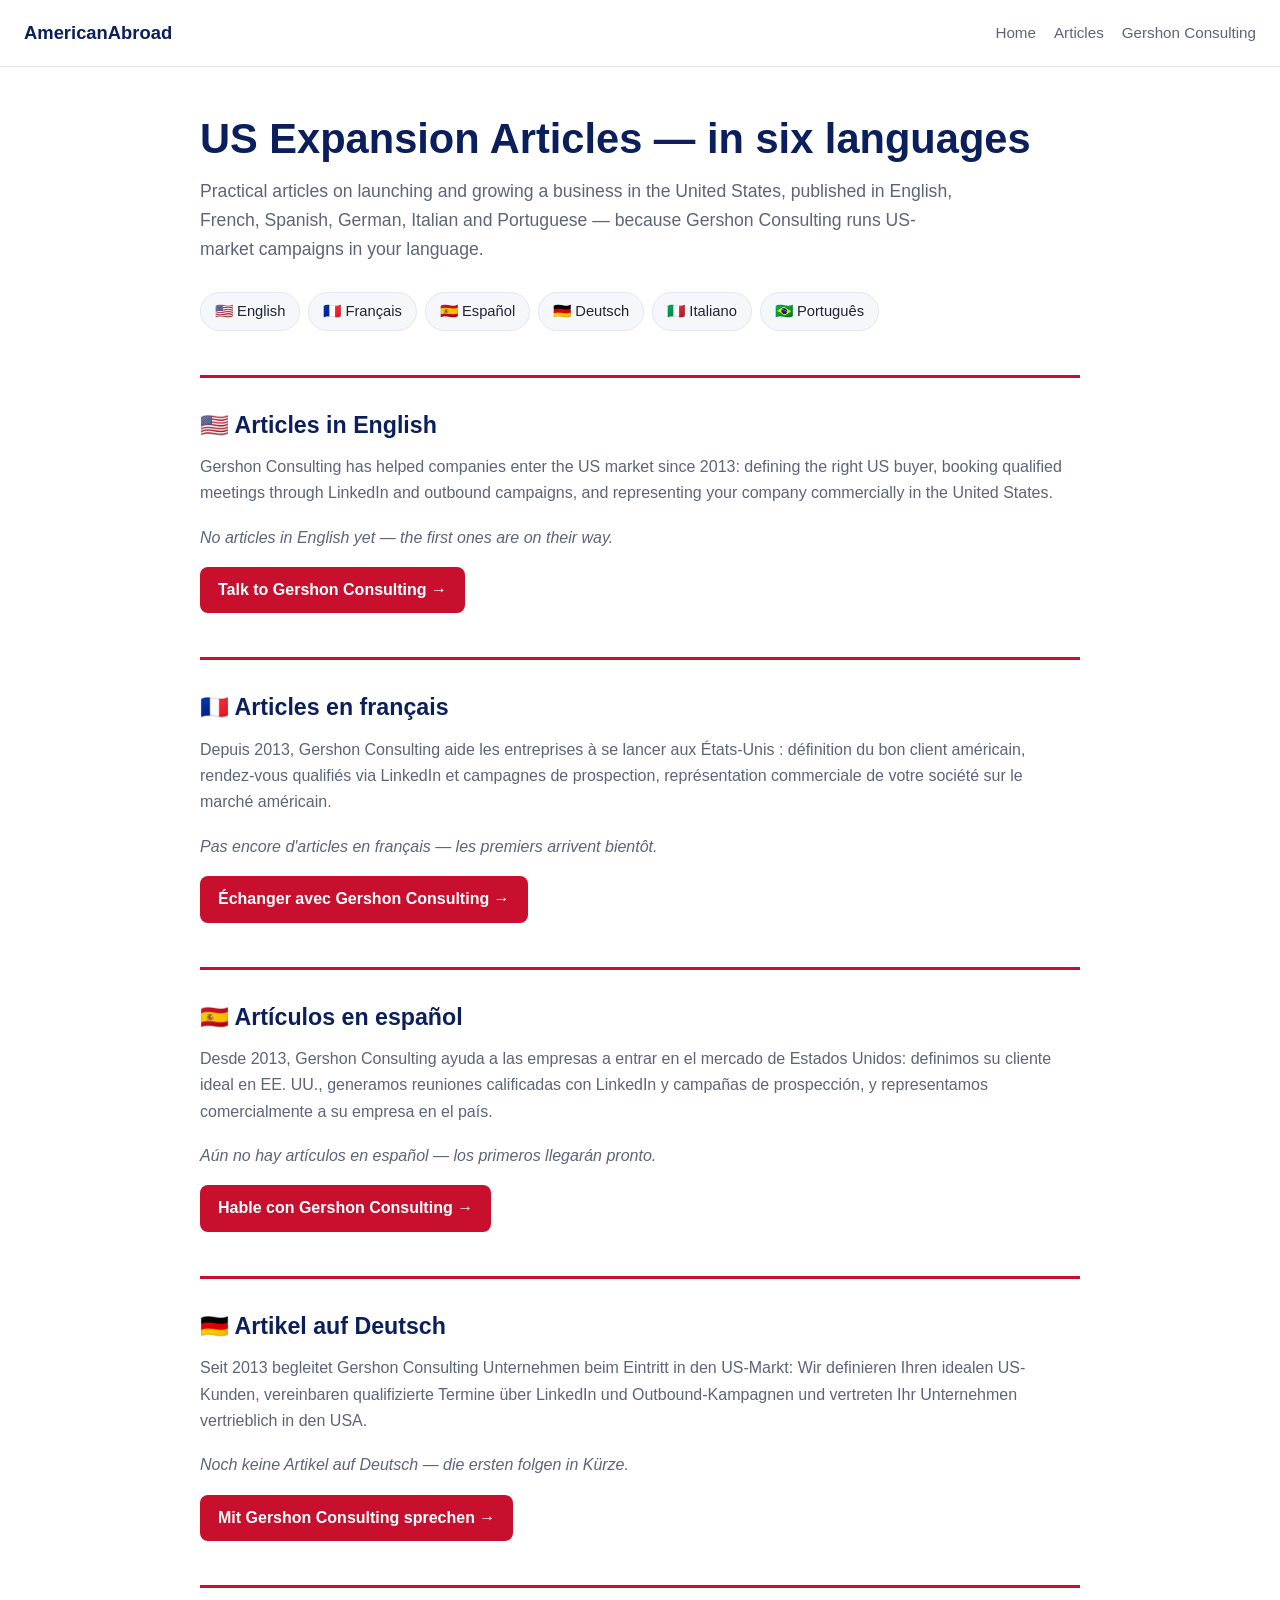
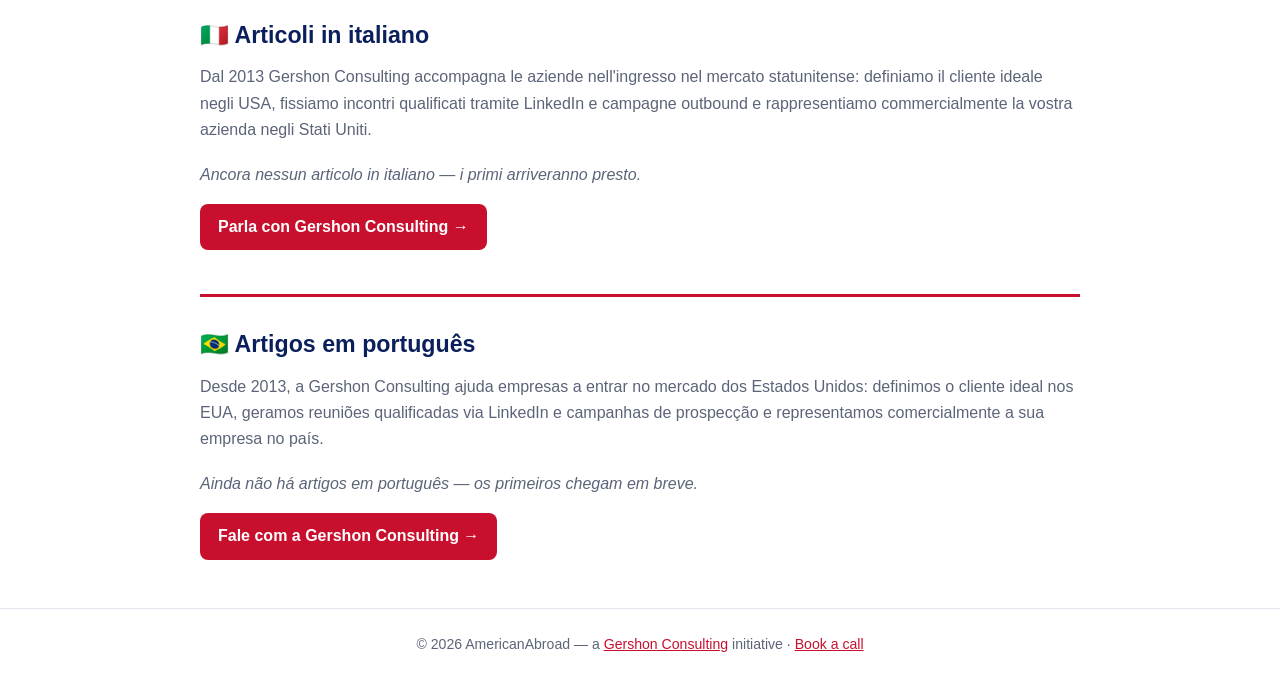
==== articles/index.html @ f064bc41 "Import live americanabroad.net site into the repo and add multilingual articles section The live sit" ====
<!DOCTYPE html>
<html lang="en">
<head>
<meta charset="UTF-8">
<meta name="viewport" content="width=device-width, initial-scale=1.0">
<title>US Expansion Articles — in six languages | AmericanAbroad</title>
<meta name="description" content="Practical articles on launching and growing a business in the United States, published in English, French, Spanish, German, Italian and Portuguese — because Gershon Consulting runs US-market campaigns in your language.">
<link rel="canonical" href="https://americanabroad.net/articles/">
<meta property="og:title" content="US Expansion Articles — in six languages">
<meta property="og:description" content="Practical articles on launching and growing a business in the United States, published in English, French, Spanish, German, Italian and Portuguese — because Gershon Consulting runs US-market campaigns in your language.">
<meta property="og:url" content="https://americanabroad.net/articles/">
<style>:root{--accent:#c8102e;--ink:#0a1f5c;--bg:#ffffff;--card:#f6f7fb;--text:#1d2433;--muted:#5b6478;--line:#e3e6ee}
*{box-sizing:border-box;margin:0;padding:0}
body{font-family:Inter, -apple-system, Segoe UI, sans-serif;background:var(--bg);color:var(--text);line-height:1.65}
a{color:var(--accent)}
.ak-top{display:flex;justify-content:space-between;align-items:center;gap:16px;padding:18px 24px;border-bottom:1px solid var(--line)}
.ak-top .brand{font-weight:700;font-size:1.15rem;color:var(--ink);text-decoration:none}
.ak-top nav a{margin-left:18px;color:var(--muted);text-decoration:none;font-size:.95rem}
.ak-top nav a:hover{color:var(--accent)}
.ak-wrap{max-width:920px;margin:0 auto;padding:48px 20px}
.ak-hero h1{font-size:clamp(1.8rem,4vw,2.6rem);line-height:1.15;color:var(--ink);margin-bottom:14px}
.ak-hero p{font-size:1.1rem;color:var(--muted);max-width:760px}
.ak-langs{display:flex;flex-wrap:wrap;gap:8px;margin:28px 0 8px}
.ak-langs a{border:1px solid var(--line);border-radius:999px;padding:6px 14px;text-decoration:none;color:var(--text);font-size:.92rem;background:var(--card)}
.ak-langs a:hover{border-color:var(--accent);color:var(--accent)}
.ak-lang{margin-top:44px;padding-top:28px;border-top:3px solid var(--accent)}
.ak-lang h2{font-size:1.45rem;color:var(--ink);margin-bottom:10px}
.ak-lang .about{color:var(--muted);margin-bottom:18px}
.ak-list{list-style:none;display:grid;gap:12px}
.ak-list li a{display:block;background:var(--card);border:1px solid var(--line);border-radius:10px;padding:16px 18px;text-decoration:none;color:var(--text)}
.ak-list li a strong{display:block;color:var(--ink);margin-bottom:4px}
.ak-list li a span{color:var(--muted);font-size:.92rem}
.ak-empty{color:var(--muted);font-style:italic}
.ak-cta{display:inline-block;margin-top:16px;background:var(--accent);color:#fff;padding:10px 18px;border-radius:8px;text-decoration:none;font-weight:600}
.ak-article h1{font-size:clamp(1.8rem,4vw,2.4rem);line-height:1.2;color:var(--ink);margin:6px 0 12px}
.ak-article .meta{color:var(--muted);font-size:.92rem;margin-bottom:28px}
.ak-article h2{font-size:1.35rem;color:var(--ink);margin:32px 0 10px}
.ak-article p,.ak-article li{margin-bottom:12px}
.ak-article ul,.ak-article ol{padding-left:22px}
.ak-article table{border-collapse:collapse;width:100%;margin:16px 0}
.ak-article th,.ak-article td{border:1px solid var(--line);padding:8px 10px;text-align:left}
.ak-box{margin-top:40px;background:var(--card);border-left:4px solid var(--accent);border-radius:8px;padding:22px}
.ak-box h2{margin-top:0}
.ak-foot{border-top:1px solid var(--line);padding:24px;text-align:center;color:var(--muted);font-size:.88rem}
@media (max-width:640px){.ak-top{flex-direction:column;align-items:flex-start}.ak-top nav a{margin:0 14px 0 0}}</style>
</head>
<body>
<header class="ak-top"><a class="brand" href="../index.html">AmericanAbroad</a><nav><a href="../index.html">Home</a><a href="index.html">Articles</a><a href="https://www.gershonconsulting.com" rel="noopener">Gershon Consulting</a></nav></header>
<main class="ak-wrap">
<div class="ak-hero">
<h1>US Expansion Articles — in six languages</h1>
<p>Practical articles on launching and growing a business in the United States, published in English, French, Spanish, German, Italian and Portuguese — because Gershon Consulting runs US-market campaigns in your language.</p>
<div class="ak-langs"><a href="#en" hreflang="en">🇺🇸 English</a><a href="#fr" hreflang="fr">🇫🇷 Français</a><a href="#es" hreflang="es">🇪🇸 Español</a><a href="#de" hreflang="de">🇩🇪 Deutsch</a><a href="#it" hreflang="it">🇮🇹 Italiano</a><a href="#pt" hreflang="pt">🇧🇷 Português</a></div>
</div>
<section class="ak-lang" id="en" lang="en">
<h2>🇺🇸 Articles in English</h2>
<p class="about">Gershon Consulting has helped companies enter the US market since 2013: defining the right US buyer, booking qualified meetings through LinkedIn and outbound campaigns, and representing your company commercially in the United States.</p>
<ul class="ak-list">
<!-- ARTICLES:en:START -->
<!-- ARTICLES:en:END -->
</ul>
<p class="ak-empty" data-empty="en">No articles in English yet — the first ones are on their way.</p>
<a class="ak-cta" href="https://www.gershonconsulting.com/calendar">Talk to Gershon Consulting →</a>
</section><section class="ak-lang" id="fr" lang="fr">
<h2>🇫🇷 Articles en français</h2>
<p class="about">Depuis 2013, Gershon Consulting aide les entreprises à se lancer aux États-Unis : définition du bon client américain, rendez-vous qualifiés via LinkedIn et campagnes de prospection, représentation commerciale de votre société sur le marché américain.</p>
<ul class="ak-list">
<!-- ARTICLES:fr:START -->
<!-- ARTICLES:fr:END -->
</ul>
<p class="ak-empty" data-empty="fr">Pas encore d&#x27;articles en français — les premiers arrivent bientôt.</p>
<a class="ak-cta" href="https://www.gershonconsulting.com/calendar">Échanger avec Gershon Consulting →</a>
</section><section class="ak-lang" id="es" lang="es">
<h2>🇪🇸 Artículos en español</h2>
<p class="about">Desde 2013, Gershon Consulting ayuda a las empresas a entrar en el mercado de Estados Unidos: definimos su cliente ideal en EE. UU., generamos reuniones calificadas con LinkedIn y campañas de prospección, y representamos comercialmente a su empresa en el país.</p>
<ul class="ak-list">
<!-- ARTICLES:es:START -->
<!-- ARTICLES:es:END -->
</ul>
<p class="ak-empty" data-empty="es">Aún no hay artículos en español — los primeros llegarán pronto.</p>
<a class="ak-cta" href="https://www.gershonconsulting.com/calendar">Hable con Gershon Consulting →</a>
</section><section class="ak-lang" id="de" lang="de">
<h2>🇩🇪 Artikel auf Deutsch</h2>
<p class="about">Seit 2013 begleitet Gershon Consulting Unternehmen beim Eintritt in den US-Markt: Wir definieren Ihren idealen US-Kunden, vereinbaren qualifizierte Termine über LinkedIn und Outbound-Kampagnen und vertreten Ihr Unternehmen vertrieblich in den USA.</p>
<ul class="ak-list">
<!-- ARTICLES:de:START -->
<!-- ARTICLES:de:END -->
</ul>
<p class="ak-empty" data-empty="de">Noch keine Artikel auf Deutsch — die ersten folgen in Kürze.</p>
<a class="ak-cta" href="https://www.gershonconsulting.com/calendar">Mit Gershon Consulting sprechen →</a>
</section><section class="ak-lang" id="it" lang="it">
<h2>🇮🇹 Articoli in italiano</h2>
<p class="about">Dal 2013 Gershon Consulting accompagna le aziende nell&#x27;ingresso nel mercato statunitense: definiamo il cliente ideale negli USA, fissiamo incontri qualificati tramite LinkedIn e campagne outbound e rappresentiamo commercialmente la vostra azienda negli Stati Uniti.</p>
<ul class="ak-list">
<!-- ARTICLES:it:START -->
<!-- ARTICLES:it:END -->
</ul>
<p class="ak-empty" data-empty="it">Ancora nessun articolo in italiano — i primi arriveranno presto.</p>
<a class="ak-cta" href="https://www.gershonconsulting.com/calendar">Parla con Gershon Consulting →</a>
</section><section class="ak-lang" id="pt" lang="pt">
<h2>🇧🇷 Artigos em português</h2>
<p class="about">Desde 2013, a Gershon Consulting ajuda empresas a entrar no mercado dos Estados Unidos: definimos o cliente ideal nos EUA, geramos reuniões qualificadas via LinkedIn e campanhas de prospecção e representamos comercialmente a sua empresa no país.</p>
<ul class="ak-list">
<!-- ARTICLES:pt:START -->
<!-- ARTICLES:pt:END -->
</ul>
<p class="ak-empty" data-empty="pt">Ainda não há artigos em português — os primeiros chegam em breve.</p>
<a class="ak-cta" href="https://www.gershonconsulting.com/calendar">Fale com a Gershon Consulting →</a>
</section>
</main>
<footer class="ak-foot">© 2026 AmericanAbroad — a <a href="https://www.gershonconsulting.com">Gershon Consulting</a> initiative · <a href="https://www.gershonconsulting.com/calendar">Book a call</a></footer>
<script>document.querySelectorAll('[data-empty]').forEach(function(p){var l=p.previousElementSibling;if(l&&l.querySelector('li'))p.remove();});</script>
</body>
</html>
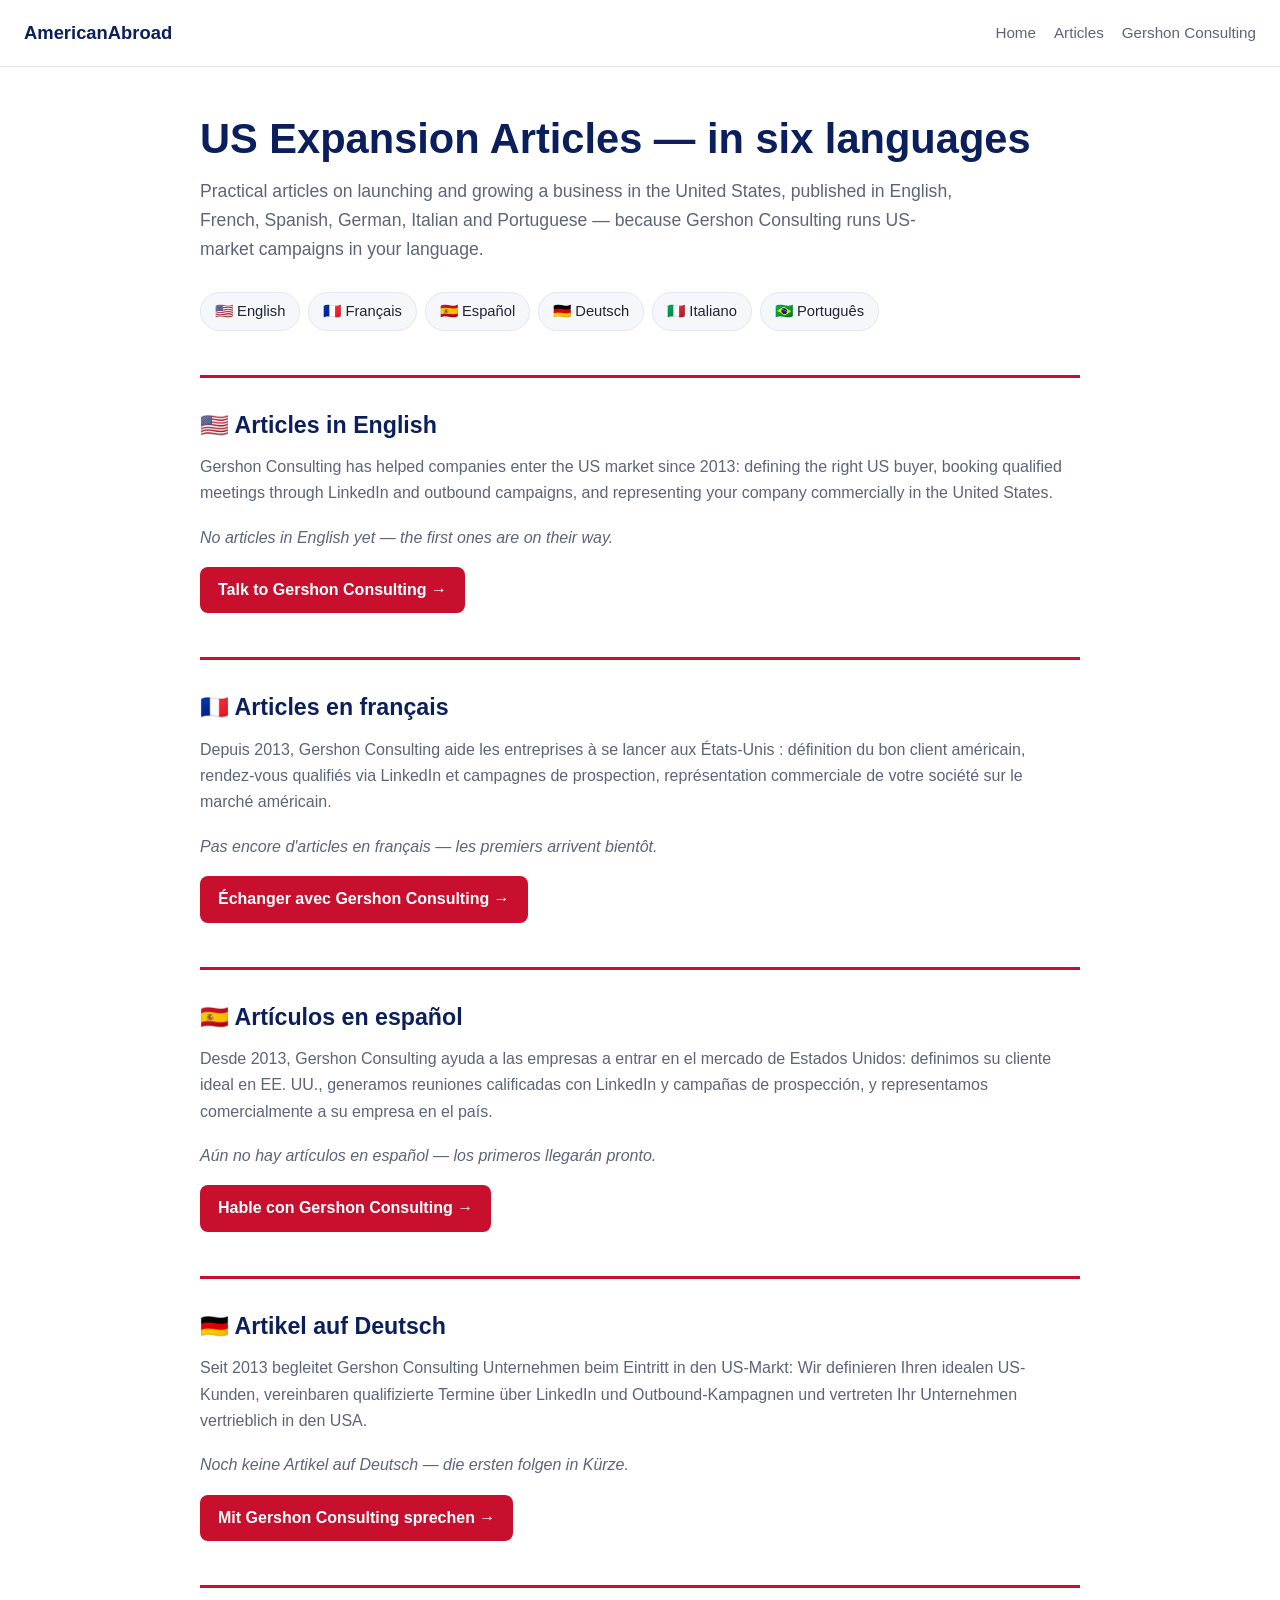
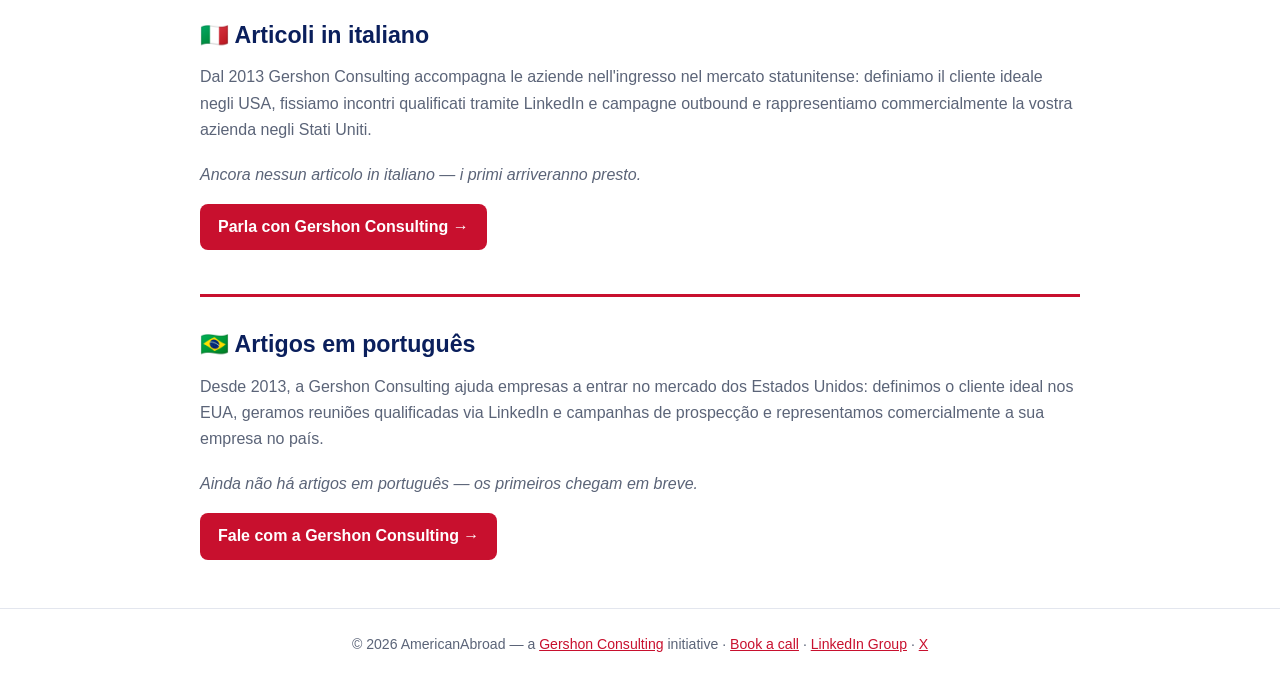
==== commit c1fcde31: "Add LinkedIn Group and X (@AmericanAbroadN) links site-wide - Footer social links on every page (rep" ====
--- a/articles/index.html
+++ b/articles/index.html
@@ -108,7 +108,7 @@
 <a class="ak-cta" href="https://www.gershonconsulting.com/calendar">Fale com a Gershon Consulting →</a>
 </section>
 </main>
-<footer class="ak-foot">© 2026 AmericanAbroad — a <a href="https://www.gershonconsulting.com">Gershon Consulting</a> initiative · <a href="https://www.gershonconsulting.com/calendar">Book a call</a></footer>
+<footer class="ak-foot">© 2026 AmericanAbroad — a <a href="https://www.gershonconsulting.com">Gershon Consulting</a> initiative · <a href="https://www.gershonconsulting.com/calendar">Book a call</a> · <a href="https://www.linkedin.com/groups/42835334/" target="_blank" rel="noopener">LinkedIn Group</a> · <a href="https://x.com/AmericanAbroadN" target="_blank" rel="noopener">X</a></footer>
 <script>document.querySelectorAll('[data-empty]').forEach(function(p){var l=p.previousElementSibling;if(l&&l.querySelector('li'))p.remove();});</script>
 </body>
 </html>
